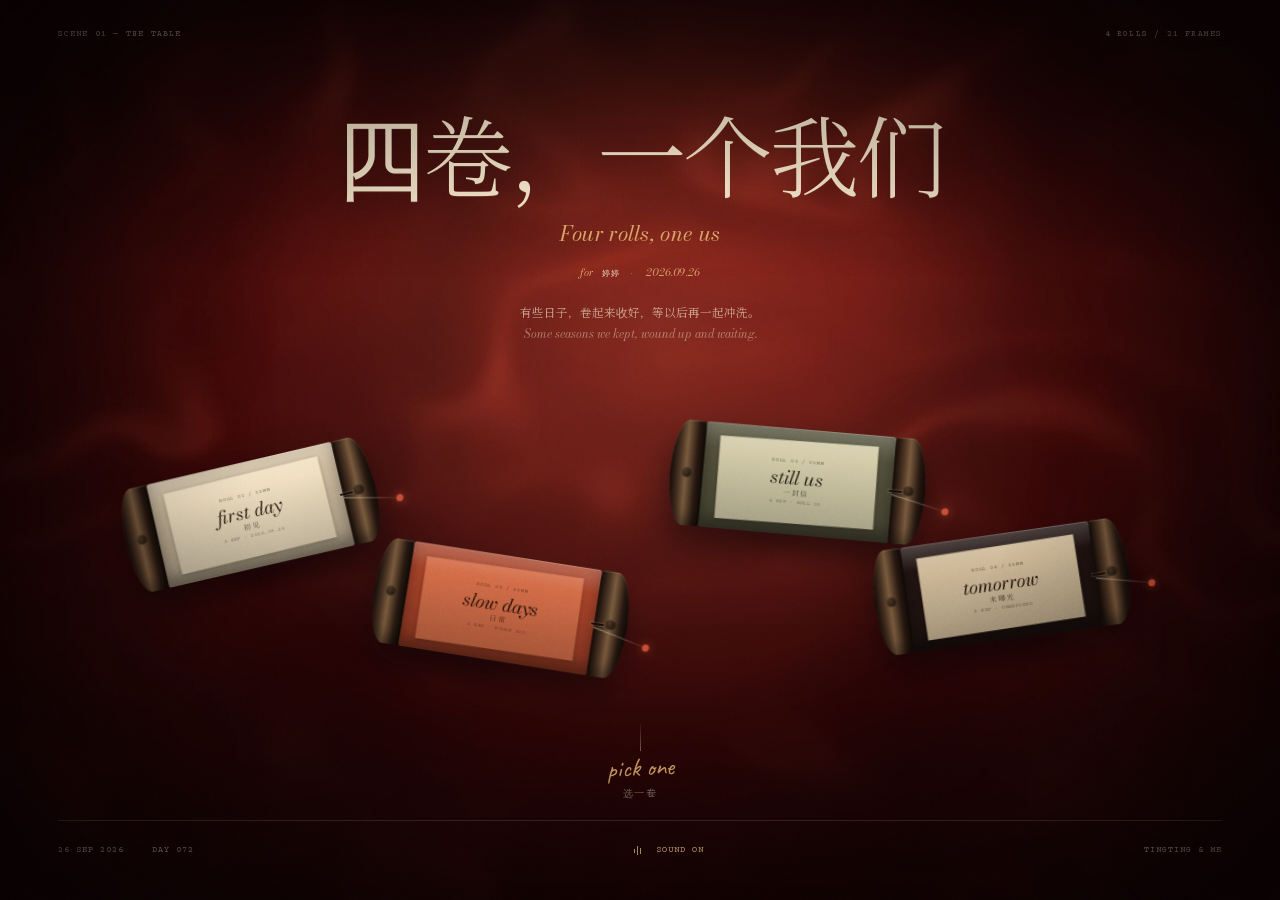
==== index.html @ 11197ab1 "Four Rolls, One Us — first public build" ====
<!doctype html>
<html lang="zh-CN">
<head>
<meta charset="utf-8">
<meta name="robots" content="noindex,nofollow">
  <meta name="viewport" content="width=device-width, initial-scale=1, viewport-fit=cover">
<title>四卷，一个我们｜给婷婷</title>
<meta name="description" content="给婷婷的四卷胶片：初见、日常、一封信、未曝光。拉出胶片，点一格冲洗。">
  <meta property="og:type" content="website">
  <meta property="og:locale" content="zh_CN">
  <meta property="og:title" content="四卷，一个我们｜给婷婷">
  <meta property="og:description" content="挑一卷胶片，把它拉出来。点一格，冲洗一个属于我们的瞬间。">
  <meta property="og:url" content="https://xb1823746124-stack.github.io/four-rolls-one-us/">
  <meta property="og:image" content="https://xb1823746124-stack.github.io/four-rolls-one-us/assets/og.jpg">
  <meta name="twitter:card" content="summary_large_image">
<meta name="theme-color" content="#2a0709">
<meta name="color-scheme" content="dark">
<link rel="icon" href="data:image/svg+xml,%3Csvg xmlns='http://www.w3.org/2000/svg' viewBox='0 0 64 64'%3E%3Crect width='64' height='64' rx='10' fill='%232a0709'/%3E%3Crect x='8' y='19' width='48' height='26' rx='4' fill='%23e7d2ac'/%3E%3Ccircle cx='17' cy='32' r='5' fill='%232a0709'/%3E%3Ccircle cx='47' cy='32' r='5' fill='%232a0709'/%3E%3Crect x='24' y='27' width='16' height='3' fill='%232a0709'/%3E%3Crect x='24' y='34' width='11' height='3' fill='%232a0709'/%3E%3C/svg%3E">
<link rel="preload" href="assets/velvet.webp" as="image" type="image/webp">
<link rel="preload" href="assets/images/hero.webp" as="image" type="image/webp">
<link rel="stylesheet" href="four-rolls.css">
</head>
<body>
<a class="skip-link" href="#tableTitle">跳到内容</a>
<div class="grain" aria-hidden="true"></div>
<div class="dust" aria-hidden="true"></div>
<div class="vignette" aria-hidden="true"></div>

<main class="scene" id="scene">
  <header class="scene-top" aria-hidden="true">
    <span class="mono" id="sceneLabel">SCENE 01 — THE ROLLS</span>
    <span class="mono" id="sceneCount">4 ROLLS / 21 FRAMES</span>
  </header>

  <section class="table-view" id="tableView" aria-labelledby="tableTitle">
    <div class="table-head">
      <h1 class="table-title" id="tableTitle">四卷，<br>一个我们</h1>
      <p class="table-en">Four rolls, one us</p>
      <p class="table-for"><span>for</span> <b id="tableForName">婷婷</b> <i>·</i> <span id="tableSince">2026.09.26</span></p>
      <p class="table-sub">有些日子，卷起来收好，等以后再一起冲洗。<br><span>Some seasons we kept, wound up and waiting.</span></p>
    </div>

    <div class="canister-field" id="canisterField" role="group" aria-label="四卷胶片"></div>

    <div class="table-pick">
      <span class="pick-line" aria-hidden="true"></span>
      <span class="pick-hand" aria-hidden="true">pick one</span>
      <span class="pick-cn">选一卷</span>
    </div>

    <footer class="table-foot">
      <span class="foot-meta"><span class="mono" id="tableDate">26 SEP 2026</span><span class="mono" id="tableDays">DAY 038</span></span>
      <button class="sound-toggle" id="soundToggle" type="button" aria-pressed="true" aria-label="关闭环境声">
        <span class="sound-bars" aria-hidden="true"><i></i><i></i><i></i></span>
        <span id="soundLabel">SOUND ON</span>
      </button>
      <span class="mono">TINGTING &amp; ME</span>
    </footer>
  </section>

  <section class="roll-view" id="rollView" hidden aria-labelledby="rollTitle">
    <header class="roll-head">
      <button class="back-btn" id="backBtn" type="button"><span aria-hidden="true">←</span> back to the table <em>回到桌面</em></button>
      <h2 class="roll-title" id="rollTitle"><span class="mono" id="rollNo">ROLL 01</span><em id="rollName">first day</em></h2>
      <button class="sound-toggle roll-sound" id="rollSound" type="button" aria-pressed="true" aria-label="关闭环境声">
        <span class="sound-bars" aria-hidden="true"><i></i><i></i><i></i></span>
        <span id="rollSoundLabel">SOUND ON</span>
      </button>
    </header>

    <div class="roll-stage" id="rollStage">
      <div class="standing-canister" id="standingCanister" aria-hidden="true"></div>
      <div class="strip-area" id="stripArea" style="--open:0">
        <div class="strip-clip" id="stripClip">
          <div class="strip-scroll" id="stripScroll">
            <div class="film-strip" id="filmStrip"></div>
          </div>
        </div>
        <span class="strip-edge" aria-hidden="true"></span>
        <span class="strip-glint" aria-hidden="true"></span>
        <button class="pull-handle" id="pullHandle" type="button" aria-controls="stripClip" aria-expanded="false" aria-label="拉开这卷胶片">
          <span class="pull-tag">PULL</span>
          <span class="pull-bead" aria-hidden="true"></span>
        </button>
        <p class="strip-hint" id="stripHint">拖动拉索，把胶片拉出来 <span>drag to pull</span></p>
      </div>
    </div>

    <p class="roll-line" id="rollLine">where it started</p>
  </section>
</main>

<dialog class="photo-dialog" id="photoDialog" aria-label="照片查看器" aria-describedby="photoCaption photoCount">
  <button class="dialog-close" type="button" id="photoClose" aria-label="关闭">×</button>
  <div class="photo-shell">
    <div class="photo-film">
      <div class="photo-window"><img id="photoImage" src="assets/images/hero.webp" alt=""></div>
    </div>
    <p class="sr-only" id="photoLive" aria-live="polite"></p>
    <div class="photo-meta">
      <div><p class="mono" id="photoFrame">FRAME 001</p><p class="photo-caption" id="photoCaption"></p></div>
      <div class="photo-nav">
        <button type="button" id="photoPrev" aria-label="上一张">←</button>
        <span class="mono" id="photoCount">01 / 03</span>
        <button type="button" id="photoNext" aria-label="下一张">→</button>
      </div>
    </div>
  </div>
</dialog>

<dialog class="letter-dialog" id="letterDialog" aria-labelledby="letterHeading">
  <button class="dialog-close" type="button" id="letterClose" aria-label="关闭">×</button>
  <div class="letter-shell">
    <article class="letter-paper">
      <header class="letter-head">
        <span class="mono">TO: 婷婷</span>
        <span class="mono">ROLL 03 / STILL US</span>
        <span class="mono">FROM: 我</span>
      </header>
      <h2 id="letterHeading" class="letter-greeting">婷婷：</h2>
      <div class="letter-body" id="letterBody"></div>
      <p class="letter-sign">—— 我</p>
      <p class="letter-ps"><span class="mono">P.S.</span> 下一格，想拍你笑的样子。</p>
      <div class="letter-seal" aria-hidden="true"><span>第</span><strong id="letterDays">038</strong><span>天</span><i>SEALED</i></div>
    </article>
  </div>
</dialog>

<p class="toast" id="toast" role="status" aria-live="polite"></p>
<p class="sr-only" id="liveStatus" aria-live="polite"></p>
<noscript><div class="no-js">这四卷胶片需要 JavaScript 才能冲洗。</div></noscript>

<script src="data.js"></script>
<script src="four-rolls-data.js"></script>
<script src="four-rolls.js"></script>
</body>
</html>
---- four-rolls.css ----
/* ============================================================
   FOUR ROLLS, ONE US
   A velvet table, four film canisters, one strip at a time.
   ============================================================ */

@font-face{font-family:"Noto Serif SC";src:url("assets/fonts/NotoSerifSC-300.woff2") format("woff2");font-weight:300;font-style:normal;font-display:swap}
@font-face{font-family:"Noto Serif SC";src:url("assets/fonts/NotoSerifSC-400.woff2") format("woff2");font-weight:400;font-style:normal;font-display:swap}
@font-face{font-family:"Noto Serif SC";src:url("assets/fonts/NotoSerifSC-600.woff2") format("woff2");font-weight:600;font-style:normal;font-display:swap}
@font-face{font-family:"Bodoni Moda";src:url("assets/fonts/BodoniModa-400.woff2") format("woff2");font-weight:400;font-style:normal;font-display:swap}
@font-face{font-family:"Bodoni Moda";src:url("assets/fonts/BodoniModa-500.woff2") format("woff2");font-weight:500;font-style:normal;font-display:swap}
@font-face{font-family:"Bodoni Moda";src:url("assets/fonts/BodoniModa-400-italic.woff2") format("woff2");font-weight:400;font-style:italic;font-display:swap}
@font-face{font-family:"Courier Prime";src:url("assets/fonts/CourierPrime-400.woff2") format("woff2");font-weight:400;font-style:normal;font-display:swap}
@font-face{font-family:"Courier Prime";src:url("assets/fonts/CourierPrime-700.woff2") format("woff2");font-weight:700;font-style:normal;font-display:swap}
@font-face{font-family:"Caveat";src:url("assets/fonts/Caveat-400.woff2") format("woff2");font-weight:400;font-style:normal;font-display:swap}
@font-face{font-family:"Caveat";src:url("assets/fonts/Caveat-600.woff2") format("woff2");font-weight:600;font-style:normal;font-display:swap}
@font-face{font-family:"Zhi Mang Xing";src:url("assets/fonts/ZhiMangXing-400.woff2") format("woff2");font-weight:400;font-style:normal;font-display:swap}

:root{
  --velvet:#3b080c;
  --ink:#140607;
  --ink-2:#210a0b;
  --cream:#efe0c5;
  --cream-dim:#c9b393;
  --muted:#a58b72;
  --amber:#dca56a;
  --amber-bright:#f3c188;
  --red:#8a1c1d;
  --red-bright:#c94e35;
  --paper:#e7d2ac;
  --paper-2:#f0dfc0;
  --paper-ink:#2c1d12;
  --line:rgba(239,224,197,.18);
  --line-strong:rgba(239,224,197,.36);
  --serif:"Noto Serif SC","Songti SC","STSong",serif;
  --display:"Bodoni Moda","Didot","Bodoni 72","Times New Roman",serif;
  --mono:"Courier Prime","Courier New",monospace;
  --hand:"Caveat","Bradley Hand",cursive;
  --hand-cn:"Zhi Mang Xing","Kaiti SC","STKaiti",serif;
  --ease:cubic-bezier(.16,1,.3,1);
  --page-x:clamp(20px,4.5vw,70px);
  --sprocket-h:url("data:image/svg+xml,%3Csvg xmlns='http://www.w3.org/2000/svg' width='44' height='26'%3E%3Crect x='9' y='5' width='18' height='14' rx='3' fill='%23ddc7a4'/%3E%3C/svg%3E");
}

*,*::before,*::after{box-sizing:border-box}
html{background:#0c0304;color-scheme:dark;scrollbar-color:#5a2b24 #0c0304}
body{
  margin:0;overflow:hidden;background:#0c0304;color:var(--cream);
  font-family:var(--serif);font-weight:400;line-height:1.7;
  -webkit-font-smoothing:antialiased;text-rendering:optimizeLegibility;
}
::selection{background:var(--red-bright);color:var(--cream)}
::-webkit-scrollbar{width:8px;height:8px}
::-webkit-scrollbar-track{background:rgba(20,6,7,.35)}
::-webkit-scrollbar-thumb{background:rgba(220,165,106,.35);border:2px solid transparent;background-clip:content-box;border-radius:8px}
:focus-visible{outline:2px solid var(--amber-bright);outline-offset:4px}
.paper :focus-visible,.letter-paper :focus-visible,.film-frame--text :focus-visible{outline-color:var(--red)}
img{display:block;max-width:100%}
button,input{font:inherit}
button{color:inherit}
a{color:inherit}
p{margin:0}
figure,blockquote,dl,dd{margin:0}
h1,h2,h3{margin:0;font-weight:300}
h1,h2,h3,p,figure,blockquote{text-wrap:balance}
p{text-wrap:pretty}
.sr-only{position:absolute!important;width:1px;height:1px;padding:0;margin:-1px;overflow:hidden;clip:rect(0,0,0,0);white-space:nowrap;border:0}
.mono{font-family:var(--mono);font-size:.55rem;letter-spacing:.14em;text-transform:uppercase;font-weight:400}
.skip-link{position:fixed;left:18px;top:14px;z-index:100;transform:translateY(-160%);background:var(--cream);color:var(--ink);padding:10px 15px;font-family:var(--mono);font-size:.72rem;text-decoration:none;transition:transform .25s}
.skip-link:focus{transform:none}

/* ---------- scene / velvet ---------- */
.scene{
  position:relative;width:100%;height:100svh;min-height:560px;overflow:hidden;
  background:url("assets/velvet.webp") center/cover no-repeat #2a070a;
  isolation:isolate;
}
.scene::before{
  content:"";position:absolute;inset:0;z-index:0;pointer-events:none;
  background:
    radial-gradient(ellipse at 51% 37%,rgba(255,177,122,.15),rgba(255,177,122,0) 48%),
    linear-gradient(104deg,rgba(14,2,4,0) 24%,rgba(14,2,4,.26) 34%,rgba(14,2,4,0) 45%,rgba(14,2,4,0) 62%,rgba(14,2,4,.2) 72%,rgba(14,2,4,0) 82%),
    linear-gradient(180deg,rgba(8,2,3,.52),rgba(8,2,3,.04) 30%,rgba(8,2,3,.48) 100%);
}
.scene::after{
  content:"";position:absolute;inset:0;z-index:40;pointer-events:none;
  box-shadow:inset 0 0 18vw rgba(10,2,4,.58);
}
.grain,.dust,.vignette{position:fixed;inset:0;pointer-events:none}
.grain{z-index:60;background:url("assets/grain.png") center/512px;opacity:.12;mix-blend-mode:overlay;animation:grain-shift 1.4s steps(3) infinite}
.dust{z-index:61;background:url("assets/dust.png") center/cover;opacity:.16;mix-blend-mode:soft-light}
.vignette{z-index:59;background:radial-gradient(ellipse at center,transparent 43%,rgba(7,2,3,.42) 100%)}
@keyframes grain-shift{
  0%{background-position:0 0}
  33%{background-position:11px -7px}
  66%{background-position:-8px 9px}
  100%{background-position:0 0}
}

/* ---------- top scene labels ---------- */
.scene-top{
  position:absolute;z-index:30;top:clamp(16px,2.8vw,28px);left:var(--page-x);right:var(--page-x);
  display:flex;justify-content:space-between;gap:20px;
  color:rgba(239,224,197,.55);pointer-events:none;
}
.scene-top .mono{font-size:.5rem;letter-spacing:.15em}

/* ---------- table view ---------- */
.table-view{
  position:absolute;inset:0;z-index:5;
  display:flex;flex-direction:column;
  padding:clamp(56px,8vh,76px) var(--page-x) clamp(18px,3.5vh,34px);
  transition:opacity .55s var(--ease),transform .65s var(--ease),filter .55s ease;
}
.table-view.is-leaving{opacity:0;transform:scale(.985);filter:blur(7px);pointer-events:none}
.table-head{text-align:center;position:relative;z-index:4;margin-top:clamp(14px,4vh,42px);animation:rise-in 1.25s var(--ease) both}
@keyframes rise-in{from{opacity:0;transform:translateY(18px);filter:blur(6px)}to{opacity:1;transform:none;filter:none}}
.table-title{
  font-family:var(--serif);font-weight:300;
  font-size:clamp(3.2rem,7vw,7.3rem);line-height:1;
  letter-spacing:-.035em;color:var(--cream);
  text-shadow:0 9px 34px rgba(13,2,3,.35),0 1px 0 rgba(255,230,195,.08);
}
.table-title br{display:none}
.table-en{
  margin-top:clamp(12px,2vh,20px);
  font-family:var(--display);font-style:italic;
  font-size:clamp(1rem,1.65vw,1.42rem);color:var(--amber);
  letter-spacing:.015em;
}
.table-for{
  margin-top:clamp(9px,1.4vh,14px);font-family:var(--mono);
  font-size:clamp(.52rem,.6vw,.6rem);letter-spacing:.13em;text-transform:uppercase;
  color:rgba(239,224,197,.62);
}
.table-for span{font-family:var(--display);font-style:italic;font-size:1.25em;text-transform:none;letter-spacing:.02em;margin:0 2px;color:var(--amber)}
.table-for b{font-weight:400;color:var(--cream);letter-spacing:.14em}
.table-for i{font-style:normal;color:rgba(239,224,197,.28);margin:0 3px}
.table-sub{
  margin-top:clamp(12px,2.2vh,20px);
  font-size:clamp(.72rem,.85vw,.82rem);line-height:1.9;
  color:rgba(239,224,197,.66);
}
.table-sub span{font-family:var(--display);font-style:italic;font-size:1.02em;color:rgba(239,224,197,.48)}

/* canisters */
.canister-field{position:relative;flex:1;min-height:clamp(200px,34vh,370px);margin-top:clamp(4px,2vh,20px)}
.canister{
  --rot:0deg;
  position:absolute;left:var(--x);top:var(--y);
  width:clamp(174px,20vw,288px);padding:0;border:0;background:transparent;
  transform:translate(-50%,-50%) rotate(var(--rot));
  cursor:pointer;z-index:2;text-align:left;
  transition:transform .6s var(--ease),filter .5s ease;
  animation:can-in 1.05s var(--ease) both;
  animation-delay:calc(.22s + var(--i,0) * .09s);
}
@keyframes can-in{from{opacity:0;filter:blur(4px)}to{opacity:1;filter:none}}
.canister::after{
  content:"";position:absolute;z-index:-1;left:10%;right:10%;bottom:-13%;height:22%;
  background:radial-gradient(ellipse,rgba(8,1,2,.58),rgba(8,1,2,0) 70%);
  filter:blur(9px);pointer-events:none;
}
.canister:hover,.canister:focus-visible{z-index:6}
.canister:hover .canister-object,.canister:focus-visible .canister-object{
  transform:translateY(-9px) rotate(-1deg) scale(1.025) perspective(900px) rotateX(2deg) rotateY(-2deg);
  filter:drop-shadow(0 30px 24px rgba(12,2,4,.5));
}
.canister-object{
  position:relative;display:flex;align-items:stretch;width:100%;
  height:clamp(70px,8.3vw,116px);
  filter:drop-shadow(0 18px 14px rgba(12,2,4,.44));
  transform:perspective(900px) rotateX(2deg) rotateY(-2deg);
  transition:transform .6s var(--ease),filter .6s ease;
}
.can-cap{
  flex:0 0 13%;width:13%;position:relative;z-index:2;
  background:linear-gradient(90deg,#170d08 0%,#4c3524 28%,#7a5b3e 47%,#2a1b12 78%,#110a06 100%);
  box-shadow:inset 0 1px 0 rgba(255,225,185,.18),inset 0 -7px 12px rgba(0,0,0,.35);
}
.can-cap-l{border-radius:50% 5% 5% 50% / 50% 8% 8% 50%}
.can-cap-r{border-radius:5% 50% 50% 5% / 8% 50% 50% 8%}
.can-cap::after{content:"";position:absolute;left:50%;top:50%;width:31%;aspect-ratio:1;transform:translate(-50%,-50%);border-radius:50%;background:radial-gradient(circle at 34% 30%,#3d2a1b,#0c0704 70%);box-shadow:inset 0 0 0 1px rgba(255,225,185,.12);opacity:.7}
.can-body{
  position:relative;flex:1;overflow:hidden;border-radius:3px;
  background:var(--can-body);
  box-shadow:inset 0 1px 0 rgba(255,235,210,.2),inset 0 -9px 14px rgba(0,0,0,.34);
}
.can-body::before{
  content:"";position:absolute;inset:0;z-index:2;pointer-events:none;
  background:linear-gradient(180deg,rgba(255,255,255,.2),rgba(255,255,255,0) 24%,rgba(0,0,0,.24));
}
.can-body::after{
  content:"";position:absolute;inset:0;z-index:3;pointer-events:none;
  background:url("assets/grain.png") center/300px;opacity:.1;mix-blend-mode:overlay;
}
.can-label{
  position:absolute;z-index:1;left:8%;right:8%;top:11%;bottom:11%;
  background:var(--can-label);color:var(--can-ink);
  display:flex;flex-direction:column;align-items:center;justify-content:center;gap:1px;
  padding:3px 7px;transform:rotate(-.7deg);overflow:hidden;
  box-shadow:0 1px 4px rgba(0,0,0,.24);
}
.can-label-top{font-size:.32rem;letter-spacing:.14em;opacity:.58;text-transform:uppercase;font-family:var(--mono);white-space:nowrap}
.can-label-en{font-family:var(--display);font-style:italic;font-size:clamp(.88rem,1.45vw,1.32rem);line-height:1.1;white-space:nowrap}
.can-label-zh{font-family:var(--serif);font-size:clamp(.43rem,.55vw,.53rem);letter-spacing:.2em;opacity:.76;line-height:1.2}
.can-label-meta{font-size:.3rem;letter-spacing:.1em;text-transform:uppercase;font-family:var(--mono);opacity:.52;white-space:nowrap}
.can-slot{position:absolute;z-index:4;right:8.8%;top:50%;width:13px;height:2px;background:rgba(20,8,5,.9);box-shadow:0 0 0 1px rgba(255,230,195,.14)}
.can-cord{position:absolute;z-index:4;right:-9%;top:54%;width:22%;height:1px;background:linear-gradient(90deg,rgba(239,224,197,.58),rgba(239,224,197,.06));transform:rotate(13deg);transform-origin:left center}
.can-cord i{position:absolute;right:-3px;top:-3px;width:7px;height:7px;border-radius:50%;background:var(--red-bright);box-shadow:0 0 8px rgba(201,78,53,.7)}
.canister--cream{--can-body:#cdbb9e;--can-label:#f1e1c2;--can-ink:#302115}
.canister--orange{--can-body:#a84329;--can-label:#d46d48;--can-ink:#2e120a}
.canister--olive{--can-body:#54523c;--can-label:#d5cdaa;--can-ink:#282619}
.canister--black{--can-body:#211412;--can-label:#d0bb99;--can-ink:#21120d}

/* table pick + footer */
.table-pick{
  position:relative;z-index:4;display:flex;flex-direction:column;align-items:center;gap:3px;
  padding:0 0 clamp(10px,2vh,18px);
}
.pick-line{width:1px;height:clamp(18px,3vh,32px);background:linear-gradient(to bottom,rgba(239,224,197,.05),rgba(239,224,197,.4))}
.pick-hand{font-family:var(--hand);font-size:clamp(1.2rem,2vw,1.65rem);color:var(--amber);transform:rotate(-3deg);line-height:1.1}
.pick-cn{font-family:var(--serif);font-size:.62rem;letter-spacing:.16em;color:rgba(239,224,197,.5)}
.table-foot{
  display:flex;align-items:center;justify-content:space-between;gap:18px;flex-wrap:wrap;
  border-top:1px solid var(--line);padding-top:12px;color:rgba(239,224,197,.48);
}
.foot-meta{display:flex;gap:clamp(12px,2.5vw,28px)}
.table-foot .mono{font-size:.53rem;letter-spacing:.12em;color:rgba(239,224,197,.58)}
.sound-toggle{
  display:inline-flex;align-items:center;gap:8px;min-height:36px;padding:6px 2px;
  border:0;background:none;color:var(--cream-dim);cursor:pointer;
  font-family:var(--mono);font-size:.54rem;letter-spacing:.12em;
}
.sound-toggle::after{content:"";position:absolute;left:0;right:0;bottom:5px;height:1px;background:currentColor;transform:scaleX(0);transform-origin:left;transition:transform .35s var(--ease)}
.sound-toggle{position:relative}
.sound-toggle:hover::after,.sound-toggle:focus-visible::after{transform:scaleX(1)}
.sound-bars{display:flex;align-items:center;gap:2px;width:14px;height:11px}
.sound-bars i{display:block;width:1px;height:4px;background:currentColor;transition:background .3s}
.sound-bars i:nth-child(2){height:9px}
.sound-bars i:nth-child(3){height:6px}
.sound-toggle[aria-pressed="true"]{color:var(--amber-bright)}
.sound-toggle[aria-pressed="true"] .sound-bars i{animation:eq 1.1s ease-in-out infinite alternate}
.sound-toggle[aria-pressed="true"] .sound-bars i:nth-child(2){animation-delay:-.4s}
.sound-toggle[aria-pressed="true"] .sound-bars i:nth-child(3){animation-delay:-.7s}
.roll-sound{justify-self:end;min-height:36px;font-size:.5rem;color:rgba(239,224,197,.55)}
.roll-sound:hover{color:var(--cream)}
@keyframes eq{from{transform:scaleY(.4)}to{transform:scaleY(1)}}

/* ---------- selected roll view ---------- */
.roll-view{
  position:absolute;inset:0;z-index:10;
  display:flex;flex-direction:column;
  padding:clamp(58px,8vh,82px) var(--page-x) clamp(16px,3vh,28px);
  opacity:0;transform:translateY(14px);
  transition:opacity .55s var(--ease),transform .7s var(--ease);
}
.roll-view.is-ready{opacity:1;transform:none}
.roll-view.is-ready .standing-body{animation:canister-rise .92s var(--ease) both}
.roll-view.is-ready .strip-area{animation:strip-emerge .8s var(--ease) both}
@keyframes canister-rise{0%{opacity:0;transform:translateY(24px) scale(.965)}58%{opacity:1;transform:translateY(-4px) scale(1.005)}100%{opacity:1;transform:none}}
@keyframes strip-emerge{0%{opacity:0;transform:translateX(-16px)}100%{opacity:1;transform:none}}
.roll-view[hidden]{display:none!important}
.roll-head{
  display:grid;grid-template-columns:1fr auto 1fr;align-items:center;gap:18px;
  min-height:46px;position:relative;z-index:8;
}
.back-btn{
  justify-self:start;display:inline-flex;align-items:center;gap:8px;
  min-height:44px;padding:6px 2px;border:0;background:none;cursor:pointer;
  font-family:var(--mono);font-size:.58rem;letter-spacing:.1em;text-transform:uppercase;
  color:var(--cream-dim);white-space:nowrap;
}
.back-btn span{font-size:1rem;line-height:1;transition:transform .35s var(--ease)}
.back-btn em{font-style:normal;font-family:var(--serif);font-size:.64rem;letter-spacing:.1em;color:rgba(239,224,197,.42);margin-left:5px}
.back-btn:hover{color:var(--cream)}
.back-btn:hover span{transform:translateX(-4px)}
.roll-title{text-align:center;display:flex;flex-direction:column;align-items:center;gap:5px}
.roll-title .mono{font-size:.46rem;color:rgba(239,224,197,.48)}
.roll-title em{
  font-family:var(--display);font-style:italic;
  font-size:clamp(1.3rem,2.4vw,2rem);line-height:1;color:var(--cream);
}
.rollCount,.roll-head > .mono:last-child{justify-self:end;text-align:right;font-size:.5rem;color:rgba(239,224,197,.55)}
.roll-stage{
  position:relative;flex:1;min-height:0;
  display:flex;align-items:center;justify-content:center;
  padding:clamp(16px,4vh,44px) 0 clamp(42px,6vh,60px);
}

/* standing canister */
.standing-canister{
  position:relative;z-index:5;flex:0 0 clamp(104px,12.6vw,158px);
  width:clamp(104px,12.6vw,158px);height:clamp(228px,41vh,345px);
  margin-left:1%;transform:rotate(-2.2deg);
  filter:drop-shadow(20px 28px 24px rgba(12,2,4,.5));
  transition:transform .7s var(--ease);
}
.roll-view:hover .standing-canister{transform:rotate(-2.2deg) translateY(-3px)}
.standing-body{position:relative;width:100%;height:100%;border-radius:17px;background:var(--can-body);box-shadow:inset 0 0 0 1px rgba(255,235,210,.12),inset -12px 0 18px rgba(0,0,0,.22),inset 12px 0 16px rgba(255,255,255,.06)}
.standing-body::before,.standing-body::after{
  content:"";position:absolute;left:-2%;right:-2%;height:7.5%;z-index:3;
  background:linear-gradient(180deg,#120b07,#5c412d 45%,#2a1a10);
  box-shadow:inset 0 1px 0 rgba(255,230,195,.2),0 3px 8px rgba(0,0,0,.3);
}
.standing-body::before{top:-3.2%;border-radius:50% 50% 8% 8% / 70% 70% 20% 20%}
.standing-body::after{bottom:-3.2%;border-radius:8% 8% 50% 50% / 20% 20% 70% 70%}
.stand-label{
  position:absolute;z-index:2;left:10%;right:10%;top:10%;bottom:14%;
  background:var(--can-label);color:var(--can-ink);
  padding:9% 8%;display:flex;flex-direction:column;align-items:center;justify-content:flex-start;
  text-align:center;box-shadow:0 1px 0 rgba(255,255,255,.28) inset,0 2px 8px rgba(0,0,0,.16);
}
.stand-label .mono{font-size:.36rem;opacity:.56;letter-spacing:.1em}
.stand-name{
  font-family:var(--display);font-style:italic;
  font-size:clamp(1.05rem,1.65vw,1.45rem);line-height:1.05;margin-top:10px;
  white-space:nowrap;
}
.stand-zh{font-family:var(--serif);font-size:clamp(.55rem,.72vw,.68rem);letter-spacing:.2em;opacity:.75;margin-top:6px}
.stand-line{
  margin-top:auto;font-family:var(--display);font-style:italic;
  font-size:clamp(.58rem,.8vw,.78rem);line-height:1.35;opacity:.56;max-width:9ch;
}
.stand-meta{font-family:var(--mono);font-size:.3rem;letter-spacing:.1em;opacity:.46;margin-top:8px}
.stand-slot{position:absolute;z-index:4;right:-2.5%;top:47%;width:9px;height:2px;background:#170d08;box-shadow:0 0 0 1px rgba(255,230,195,.12)}

/* strip area */
.strip-area{
  position:relative;z-index:3;flex:0 0 auto;min-width:0;
  width:min(100%,var(--strip-w,100%));
  height:clamp(250px,43vh,370px);
  margin-left:0;padding-bottom:0;
}
.strip-clip{
  position:relative;height:100%;
  width:100%;
  overflow:hidden;
  border-radius:0 2px 2px 0;
  clip-path:inset(0 calc((1 - var(--open)) * (100% - 58px)) 0 0);
}
.strip-area.is-dragging .strip-clip,.strip-area.is-unrolling .strip-clip{will-change:clip-path}
.strip-scroll{
  width:100%;height:100%;overflow:hidden;
  scrollbar-width:thin;scrollbar-color:rgba(239,224,197,.35) transparent;
  touch-action:pan-y;overscroll-behavior-x:contain;
}
.strip-area.is-open .strip-scroll{overflow-x:auto;overflow-y:hidden;cursor:grab}
.strip-area.is-scrolling .strip-scroll{cursor:grabbing}
.strip-area.is-open .strip-scroll::-webkit-scrollbar{height:6px}
.strip-area.is-open .strip-scroll::-webkit-scrollbar-thumb{background:rgba(239,224,197,.3);border-radius:6px}
.strip-edge{
  position:absolute;z-index:6;top:0;bottom:0;left:58px;width:28px;
  pointer-events:none;
  transform:translateX(calc(var(--open) * (var(--strip-px,0px) - 58px)));
  opacity:calc(var(--open) * .92);
  background:linear-gradient(90deg,rgba(4,1,2,.52),rgba(4,1,2,0));
  mix-blend-mode:multiply;
}
.strip-glint{
  position:absolute;inset:0;z-index:7;pointer-events:none;opacity:0;
  background:linear-gradient(106deg,transparent 32%,rgba(255,223,174,.2) 48%,rgba(255,223,174,0) 64%);
  transform:translateX(-65%);
  mix-blend-mode:screen;
}
.strip-area.is-settling .strip-glint{animation:strip-glint 980ms var(--ease)}
.strip-area.is-settling .film-strip{animation:strip-settle 760ms var(--ease)}
@keyframes strip-glint{0%{opacity:0;transform:translateX(-70%)}22%{opacity:.9}100%{opacity:0;transform:translateX(70%)}}
@keyframes strip-settle{0%{transform:translateY(5px);filter:brightness(1.1)}55%{transform:translateY(-1px);filter:brightness(1.035)}100%{transform:none;filter:none}}
.film-strip{
  position:relative;width:max-content;height:100%;
  display:flex;align-items:stretch;gap:clamp(8px,1vw,14px);
  padding:30px 18px;background:
    linear-gradient(180deg,rgba(255,213,155,.04),rgba(255,213,155,0)),
    #25130b;
  box-shadow:0 20px 55px rgba(9,2,3,.4);
}
.film-strip::before,.film-strip::after{
  content:"";position:absolute;z-index:4;left:0;right:0;height:30px;
  background-image:var(--sprocket-h);background-size:44px 26px;background-repeat:repeat-x;
  opacity:.78;pointer-events:none;
}
.film-strip::before{top:0}
.film-strip::after{bottom:0}
.strip-leader{
  position:relative;flex:0 0 40px;width:40px;align-self:stretch;margin:-30px 0 -30px -18px;
  background:linear-gradient(180deg,#1a0f08,#0e0704);
  border-right:1px solid rgba(239,224,197,.12);
}
.strip-leader span{
  position:absolute;left:50%;top:50%;transform:translate(-50%,-50%) rotate(90deg);
  font-family:var(--mono);font-size:.34rem;letter-spacing:.22em;color:rgba(239,224,197,.27);
  white-space:nowrap;
}
.film-frame{
  position:relative;flex:0 0 auto;height:100%;
  -webkit-user-select:none;user-select:none;
  width:clamp(150px,16vw,216px);
  padding:0;border:0;background:transparent;color:var(--cream);
  text-align:left;display:flex;flex-direction:column;justify-content:center;
}
button.film-frame{cursor:pointer}
button.film-frame:active .frame-photo{transform:scale(.992)}
.frame-number{display:block;margin-bottom:6px;font-family:var(--mono);font-size:.45rem;letter-spacing:.13em;color:rgba(239,224,197,.55)}
.frame-photo{
  position:relative;display:block;width:100%;aspect-ratio:3/2;overflow:hidden;
  transition:transform .35s var(--ease);
  background:#140b07;border:1px solid rgba(239,224,197,.16);
  box-shadow:0 8px 16px rgba(8,2,3,.32);
}
.frame-photo img{
  width:100%;height:100%;object-fit:cover;
  -webkit-user-drag:none;user-select:none;
  filter:sepia(.18) saturate(.88) contrast(1.04) brightness(.88);
  transform:scale(1.01);transition:filter .8s ease,transform 1.2s var(--ease);
}
.frame-photo::after{
  content:"";position:absolute;inset:0;z-index:2;pointer-events:none;
  background:
    radial-gradient(circle at 75% 15%,rgba(255,196,128,.18),rgba(255,196,128,0) 55%),
    linear-gradient(180deg,rgba(14,7,4,.08),rgba(14,7,4,.27));
  mix-blend-mode:screen;transition:opacity .8s ease;
}
.film-frame:hover .frame-photo img,.film-frame:focus-visible .frame-photo img{filter:sepia(.1) saturate(.96) contrast(1.05) brightness(1);transform:scale(1.035)}
.film-frame:hover .frame-photo::after,.film-frame.is-developed .frame-photo::after{opacity:.28}
.frame-caption{
  display:block;margin-top:8px;max-width:25ch;
  font-family:var(--serif);font-size:clamp(.62rem,.72vw,.72rem);
  line-height:1.48;color:rgba(239,224,197,.74);
}
.frame-caption::after{content:"";display:block;width:1.1rem;height:1px;margin-top:7px;background:rgba(220,165,106,.45)}
.frame-count{
  position:absolute;right:9px;top:10px;z-index:3;
  font-family:var(--mono);font-size:.37rem;letter-spacing:.12em;color:rgba(239,224,197,.55);
}
/* text frame */
.film-frame--text{
  width:clamp(170px,18.5vw,250px);
  padding:clamp(12px,1.5vw,20px) clamp(12px,1.5vw,20px) clamp(10px,1.2vw,16px);
  justify-content:center;
  background:var(--paper);color:var(--paper-ink);
  box-shadow:0 8px 18px rgba(8,2,3,.3);
  transform:rotate(-.35deg);
}
.film-frame--text::before{
  content:"";position:absolute;inset:7px;border:1px solid rgba(60,38,20,.16);pointer-events:none;
}
.text-kicker{font-family:var(--mono);font-size:.45rem;letter-spacing:.12em;text-transform:uppercase;opacity:.58;margin-bottom:8px}
.text-title{font-family:var(--serif);font-weight:400;font-size:clamp(.95rem,1.25vw,1.2rem);line-height:1.5;letter-spacing:-.01em}
.text-body{margin-top:10px;font-size:clamp(.6rem,.7vw,.69rem);line-height:1.85;color:#5b4530;max-width:22ch}
.frame--letter{
  justify-content:space-between;
  background:var(--paper-2);color:var(--paper-ink);
  padding:clamp(13px,1.6vw,22px);
  box-shadow:0 8px 18px rgba(8,2,3,.3);
}
.frame--letter::before{content:"";position:absolute;inset:7px;border:1px solid rgba(60,38,20,.16);pointer-events:none}
.letter-frame-top{display:flex;justify-content:space-between;gap:8px;font-family:var(--mono);font-size:.4rem;letter-spacing:.1em;opacity:.55}
.letter-frame-title{font-family:var(--hand-cn);font-size:clamp(1.5rem,2.1vw,2rem);line-height:1.2;color:#3b2918;margin-top:auto}
.letter-frame-sub{font-family:var(--display);font-style:italic;font-size:.8rem;color:#7a5636;margin-top:6px}
.letter-frame-open{display:block;margin-top:auto;font-family:var(--mono);font-size:.42rem;letter-spacing:.13em;text-transform:uppercase;color:var(--red);border-bottom:1px solid rgba(138,28,29,.35);align-self:flex-start;padding-bottom:4px}
/* future frame */
.frame--future{
  justify-content:flex-start;
  background:linear-gradient(145deg,#3e2311,#170d08 60%,#4a2a13);
  box-shadow:inset 0 0 0 1px rgba(239,224,197,.1),0 8px 18px rgba(8,2,3,.26);
  padding:clamp(11px,1.4vw,16px);
  overflow:hidden;
}
.frame--future::before{
  content:"";position:absolute;inset:0;pointer-events:none;
  background:radial-gradient(circle at 18% 10%,rgba(243,193,136,.18),rgba(243,193,136,0) 48%),url("assets/grain.png") center/300px;
  opacity:.16;mix-blend-mode:soft-light;
}
.future-plan{position:relative;z-index:2;font-family:var(--serif);font-size:clamp(.85rem,1.05vw,.98rem);line-height:1.55;color:var(--cream);margin-top:clamp(14px,2.4vh,30px);max-width:12ch;text-align:left}
.future-code{position:relative;z-index:2;font-family:var(--mono);font-size:.4rem;letter-spacing:.12em;color:rgba(239,224,197,.45)}
.future-unexposed{position:absolute;right:9px;bottom:9px;writing-mode:vertical-rl;font-family:var(--mono);font-size:.35rem;letter-spacing:.12em;color:rgba(239,224,197,.27)}
.exposed-stamp{
  position:absolute;right:9px;bottom:9px;z-index:3;
  border:1px solid var(--red-bright);color:var(--amber-bright);
  font-family:var(--mono);font-size:.4rem;letter-spacing:.1em;
  padding:4px 6px;transform:rotate(-7deg) scale(.8);opacity:0;transition:opacity .4s,transform .5s var(--ease);
}
.frame--future.is-exposed{background:linear-gradient(145deg,#66331a,#28160c 60%,#80431e)}
.frame--future.is-exposed .future-unexposed{display:none}
.frame--future.is-exposed .exposed-stamp{opacity:1;transform:rotate(-7deg) scale(1)}

/* pull handle */
.pull-handle{
  position:absolute;z-index:9;top:50%;left:58px;
  transform:translate(calc(var(--open) * (var(--strip-px,0px) - 58px) - 50%),-50%);
  display:flex;flex-direction:column;align-items:center;gap:6px;
  width:44px;min-height:44px;padding:0;border:0;background:transparent;
  cursor:grab;touch-action:none;
}
.strip-area.is-dragging .pull-handle,.strip-area.is-unrolling .pull-handle{will-change:transform}
.pull-handle:active{cursor:grabbing}
.pull-tag{
  writing-mode:vertical-rl;background:var(--cream);color:var(--ink);
  font-family:var(--mono);font-size:.4rem;letter-spacing:.13em;
  padding:8px 4px;border:1px solid rgba(60,38,20,.22);
  box-shadow:0 5px 12px rgba(8,2,3,.34);
}
.pull-bead{width:11px;height:11px;border-radius:50%;background:var(--red-bright);box-shadow:0 0 0 3px rgba(201,78,53,.14),0 0 14px rgba(201,78,53,.55);animation:bead-pulse 2.8s ease-out infinite}
.strip-area.is-open .pull-bead{animation:none}
@keyframes bead-pulse{0%{box-shadow:0 0 0 3px rgba(201,78,53,.14),0 0 14px rgba(201,78,53,.4)}60%{box-shadow:0 0 0 9px rgba(201,78,53,0),0 0 18px rgba(201,78,53,.5)}100%{box-shadow:0 0 0 3px rgba(201,78,53,0),0 0 14px rgba(201,78,53,.3)}}
.strip-hint{
  position:absolute;left:50%;bottom:-32px;transform:translateX(-50%);
  white-space:nowrap;font-family:var(--mono);font-size:.58rem;
  letter-spacing:.08em;color:rgba(239,224,197,.66);
  transition:color .3s;
}
.strip-hint span{font-family:var(--display);font-style:italic;font-size:1.12em;text-transform:none;color:rgba(239,224,197,.35);margin-left:5px}
.roll-line{
  align-self:center;font-family:var(--display);font-style:italic;
  font-size:clamp(.76rem,.95vw,.94rem);color:rgba(239,224,197,.52);
  letter-spacing:.02em;
}

/* ---------- dialogs ---------- */
dialog{border:0;padding:0;background:transparent;color:var(--cream)}
dialog::backdrop{background:rgba(10,2,4,.86);backdrop-filter:blur(9px) brightness(.6)}
.photo-dialog[open] .photo-shell{animation:photo-in .46s var(--ease) both}
.letter-dialog[open] .letter-shell{animation:letter-in .52s var(--ease) both}
.photo-dialog[open] .photo-window img{animation:photo-develop .72s var(--ease) both}
@keyframes photo-in{from{opacity:0;transform:translateY(16px) scale(.985)}to{opacity:1;transform:none}}
@keyframes letter-in{from{opacity:0;transform:translateY(18px) rotate(-.4deg)}to{opacity:1;transform:none}}
@keyframes photo-develop{0%{opacity:.45;filter:brightness(1.3) sepia(.4) saturate(.7)}55%{opacity:1;filter:brightness(1.06) sepia(.24) saturate(.85)}100%{filter:sepia(.18) saturate(.88) contrast(1.04) brightness(.88)}}
.dialog-close{
  position:fixed;z-index:30;top:max(15px,env(safe-area-inset-top));right:max(15px,env(safe-area-inset-right));
  width:44px;height:44px;border:1px solid rgba(239,224,197,.3);background:rgba(15,4,5,.74);
  color:var(--cream);font-family:var(--mono);font-size:1.1rem;line-height:1;cursor:pointer;
}
.dialog-close:hover{background:var(--cream);color:var(--ink);border-color:var(--cream)}
.photo-dialog[open],.letter-dialog[open]{display:grid;place-items:center;width:100%;max-width:100vw;height:100%;max-height:100svh;padding:20px}
.photo-shell{width:min(1050px,92vw);max-height:calc(100svh - 40px);display:flex;flex-direction:column;gap:18px;overflow:auto;outline:none}
.photo-film{background:#211108;padding:30px 22px;box-shadow:0 30px 90px rgba(0,0,0,.55);position:relative}
.photo-film::before,.photo-film::after{content:"";position:absolute;left:0;right:0;height:30px;background-image:var(--sprocket-h);background-size:44px 26px;background-repeat:repeat-x;opacity:.75}
.photo-film::before{top:0}.photo-film::after{bottom:0}
.photo-window{position:relative;display:flex;justify-content:center;background:#140a06;max-height:62svh;overflow:hidden}
.photo-window img{max-width:100%;max-height:62svh;width:auto;height:auto;object-fit:contain;filter:sepia(.12) saturate(.92) contrast(1.03)}
.photo-meta{display:flex;justify-content:space-between;align-items:flex-end;gap:20px;flex-wrap:wrap;width:min(1000px,100%);margin:0 auto}
.photo-meta .mono{font-size:.46rem;color:var(--amber);letter-spacing:.12em}
.photo-caption{font-size:clamp(.85rem,1.25vw,1rem);line-height:1.7;color:var(--cream);margin-top:6px;max-width:55ch}
.photo-nav{display:flex;align-items:center;gap:10px}
.photo-nav button{width:44px;height:44px;border:1px solid var(--line-strong);background:none;color:var(--cream);cursor:pointer;font-family:var(--mono);transition:background .3s,color .3s}
.photo-nav button:hover{background:var(--cream);color:var(--ink)}
.photo-nav .mono{font-size:.48rem;color:rgba(239,224,197,.48);min-width:52px;text-align:center}
.letter-dialog[open]{display:grid;place-items:center}
.letter-shell{width:min(710px,92vw);max-height:calc(100svh - 30px);overflow:auto;padding:24px 0}
.letter-paper{position:relative;isolation:isolate;background:var(--paper-2);color:var(--paper-ink);padding:clamp(28px,5vw,64px);box-shadow:0 40px 100px rgba(0,0,0,.55)}
.letter-paper::after{content:"";position:absolute;inset:0;z-index:-1;pointer-events:none;background:url("assets/grain.png") center/512px;opacity:.12;mix-blend-mode:multiply}
.letter-paper::before{content:"";position:absolute;inset:0;z-index:2;pointer-events:none;box-shadow:inset 0 0 90px rgba(88,54,26,.14)}
.letter-head{display:flex;justify-content:space-between;gap:12px;flex-wrap:wrap;padding-bottom:14px;border-bottom:1px solid rgba(60,38,20,.3);color:#6a533a}
.letter-head .mono{font-size:.5rem;color:#6a533a;letter-spacing:.1em}
.letter-greeting{font-family:var(--serif);font-size:1.55rem;font-weight:400;margin:28px 0 18px;color:#2b1d12}
.letter-body p{font-size:clamp(.92rem,1.18vw,1.03rem);line-height:2.1;color:#3b2b1c;margin:0 0 1.1em}
.letter-sign{text-align:right;font-family:var(--hand-cn);font-size:1.8rem;color:#342417;margin-top:28px}
.letter-ps{margin-top:24px;padding-top:15px;border-top:1px solid rgba(60,38,20,.22);font-family:var(--hand-cn);font-size:1.1rem;color:#5d4630}
.letter-ps .mono{font-size:.48rem;color:var(--red);margin-right:5px}
.letter-seal{position:absolute;right:28px;bottom:24px;width:76px;height:76px;border:1.5px solid rgba(138,28,29,.6);border-radius:50%;display:grid;place-content:center;text-align:center;color:var(--red);transform:rotate(-8deg);font-family:var(--mono);font-size:.44rem;line-height:1.3;opacity:.72}
.letter-seal strong{display:block;font-family:var(--display);font-size:1.35rem;font-weight:500;line-height:1}
.letter-seal i{display:block;font-style:normal;font-size:.33rem;letter-spacing:.1em}
.toast{
  position:fixed;z-index:80;left:50%;bottom:24px;transform:translate(-50%,12px);
  background:var(--cream);color:var(--ink);padding:9px 14px;
  font-family:var(--mono);font-size:.6rem;letter-spacing:.03em;
  opacity:0;pointer-events:none;transition:opacity .3s,transform .4s var(--ease);
  max-width:calc(100vw - 28px);text-align:center;
}
.toast.is-visible{opacity:1;transform:translate(-50%,0)}
.no-js{position:fixed;inset:0;z-index:100;display:grid;place-items:center;background:var(--ink);color:var(--cream);padding:30px;text-align:center}

/* ---------- responsive ---------- */
@media(max-width:1100px){
  .canister{width:clamp(150px,18vw,220px)}
  .table-title{font-size:clamp(3rem,7.4vw,5.9rem)}
  .film-frame{width:clamp(145px,17vw,190px)}
  .film-frame--text{width:clamp(165px,19vw,220px)}
  .standing-canister{flex-basis:clamp(100px,13vw,138px);width:clamp(100px,13vw,138px)}
}
@media(max-width:760px){
  :root{--page-x:18px}
  .scene{min-height:680px}
  .scene-top{top:16px}
  .scene-top .mono{font-size:.42rem;letter-spacing:.1em}
  .table-view{padding-top:50px;padding-bottom:18px}
  .table-head{margin-top:clamp(20px,5vh,38px)}
  .table-title{font-size:clamp(2.65rem,12.5vw,4.2rem);line-height:1.06}
  .table-title br{display:block}
  .table-en{font-size:1.05rem;margin-top:10px}
  .table-sub{font-size:.72rem;line-height:1.75;max-width:28ch;margin:10px auto 0}
  .table-sub span{display:none}
  .canister-field{display:grid;grid-template-columns:1fr 1fr;gap:clamp(12px,4vw,24px) 6vw;align-items:center;padding:10px 2vw 0;min-height:0;flex:1}
  .canister{position:relative;left:auto;top:auto;width:100%;max-width:196px;transform:rotate(var(--rot)) scale(.96);justify-self:center;align-self:center}
  .canister-object{height:clamp(58px,16vw,78px)}
  .can-label-en{font-size:clamp(.78rem,3.4vw,1rem)}
  .table-pick{padding-bottom:10px}
  .pick-hand{font-size:1.3rem}
  .table-foot{gap:8px 14px;justify-content:space-between;padding-top:9px;text-align:left}
  .table-foot .mono{font-size:.5rem;letter-spacing:.08em}
  .foot-meta{gap:10px;width:auto;justify-content:flex-start;order:1}
  .sound-toggle{order:2;min-height:44px;font-size:.5rem}
  .table-foot > .mono:last-child{display:none}
  .roll-view{padding:56px 16px 16px}
  .roll-head{grid-template-columns:auto 1fr auto;gap:8px;min-height:44px}
  .back-btn{font-size:0;min-width:44px;justify-content:center;gap:6px;padding:0}
  .back-btn span{font-size:1.15rem}
  .back-btn em{display:none}
  .back-btn::after{content:"TABLE";font-family:var(--mono);font-size:.43rem;letter-spacing:.1em;color:rgba(239,224,197,.5)}
  .roll-title em{font-size:1.2rem}
  .roll-title .mono{font-size:.4rem}
  .roll-head > .mono:last-child{font-size:.4rem}
  .roll-stage{padding:10px 0 36px;align-items:center}
  .standing-canister{flex:0 0 82px;width:82px;height:190px;margin-left:0;margin-top:0;transform:rotate(-2.2deg)}
  .standing-body{border-radius:11px}
  .stand-label{padding:7% 5%}
  .stand-label .mono{font-size:.27rem}
  .stand-name{font-size:.82rem;white-space:normal;line-height:1.15;margin-top:7px}
  .stand-zh{font-size:.44rem;letter-spacing:.12em;margin-top:4px}
  .stand-line{font-size:.5rem;max-width:7ch}
  .stand-meta{font-size:.24rem;margin-top:5px}
  .strip-area{height:clamp(250px,38vh,320px);margin-left:-2px}
  .film-strip{padding:22px 10px;gap:9px}
  .strip-leader{margin:-22px 0 -22px -10px;flex-basis:48px;width:48px}
  .film-strip::before,.film-strip::after{height:22px;background-size:32px 22px}
  .film-frame{width:min(68vw,270px)}
  .film-frame--text{width:min(70vw,278px)}
  .frame-caption{font-size:.65rem;max-width:26ch}
  .frame-caption::after{margin-top:5px}
  .pull-tag{font-size:.36rem;padding:6px 3px}
  .pull-bead{width:10px;height:10px}
  .strip-hint{font-size:.56rem;bottom:-34px;white-space:normal;width:100%;text-align:center;color:rgba(239,224,197,.68)}
  .strip-hint span{display:block;margin-left:0;margin-top:2px}
  .roll-line{font-size:.58rem}
  .photo-dialog[open],.letter-dialog[open]{padding:14px}
  .photo-shell{width:calc(100vw - 28px);gap:14px}
  .photo-film{padding:26px 12px}
  .photo-film::before,.photo-film::after{height:26px;background-size:36px 26px}
  .photo-window{max-height:52svh}
  .photo-window img{max-height:52svh}
  .photo-caption{font-size:.86rem}
  .photo-meta{gap:12px}
  .letter-shell{width:calc(100vw - 28px);padding:20px 0}
  .letter-paper{padding:28px 22px 46px}
  .letter-head .mono{font-size:.42rem}
  .letter-head span:nth-child(2){display:none}
  .letter-greeting{font-size:1.3rem;margin-top:24px}
  .letter-body p{font-size:.9rem;line-height:2}
  .letter-seal{width:64px;height:64px;right:18px;bottom:18px}
  .letter-seal strong{font-size:1.1rem}
  .toast{bottom:14px;font-size:.54rem}
}
@media(max-width:420px){
  .table-title{font-size:12.5vw}
  .canister{max-width:170px}
  .canister-object{height:clamp(54px,16vw,68px)}
  .film-frame{width:74vw}
  .film-frame--text{width:74vw}
  .standing-canister{flex-basis:74px;width:74px;height:176px}
  .strip-area{height:clamp(250px,37vh,320px)}
  .table-sub{max-width:24ch}
}
@media(max-height:680px) and (min-width:761px){
  .table-head{margin-top:6px}
  .table-title{font-size:clamp(2.8rem,5.6vw,5rem)}
  .table-en{margin-top:8px}
  .table-sub{margin-top:8px}
  .canister-field{min-height:180px}
  .canister{width:clamp(140px,15vw,200px)}
  .roll-view{padding-top:52px;padding-bottom:12px}
  .roll-stage{padding-top:4px;padding-bottom:28px}
  .standing-canister{height:clamp(210px,39vh,270px)}
  .strip-area{height:clamp(220px,40vh,290px)}
  .roll-line{display:none}
}
@media(max-height:640px){
  body{overflow:auto}
  .scene{height:auto;min-height:100svh;overflow:visible}
  .table-view,.roll-view{position:relative;inset:auto;min-height:100svh}
  .table-view.is-leaving{position:absolute;inset:0;min-height:0}
  .roll-view[hidden]{display:none!important}
  .scene-top{position:absolute}
  .grain,.dust,.vignette{position:fixed}
}
@media(prefers-reduced-motion:reduce){
  .strip-area.is-settling .film-strip{animation:none}
  .strip-area.is-settling .strip-glint{display:none}
  .roll-view.is-ready .standing-body,.roll-view.is-ready .strip-area{animation:none}
  *,*::before,*::after{animation-duration:.001ms!important;animation-iteration-count:1!important;transition-duration:.001ms!important}
  .scene::before,.scene::after{transition:none}
  .grain{animation:none}
  .pull-bead{animation:none}
}
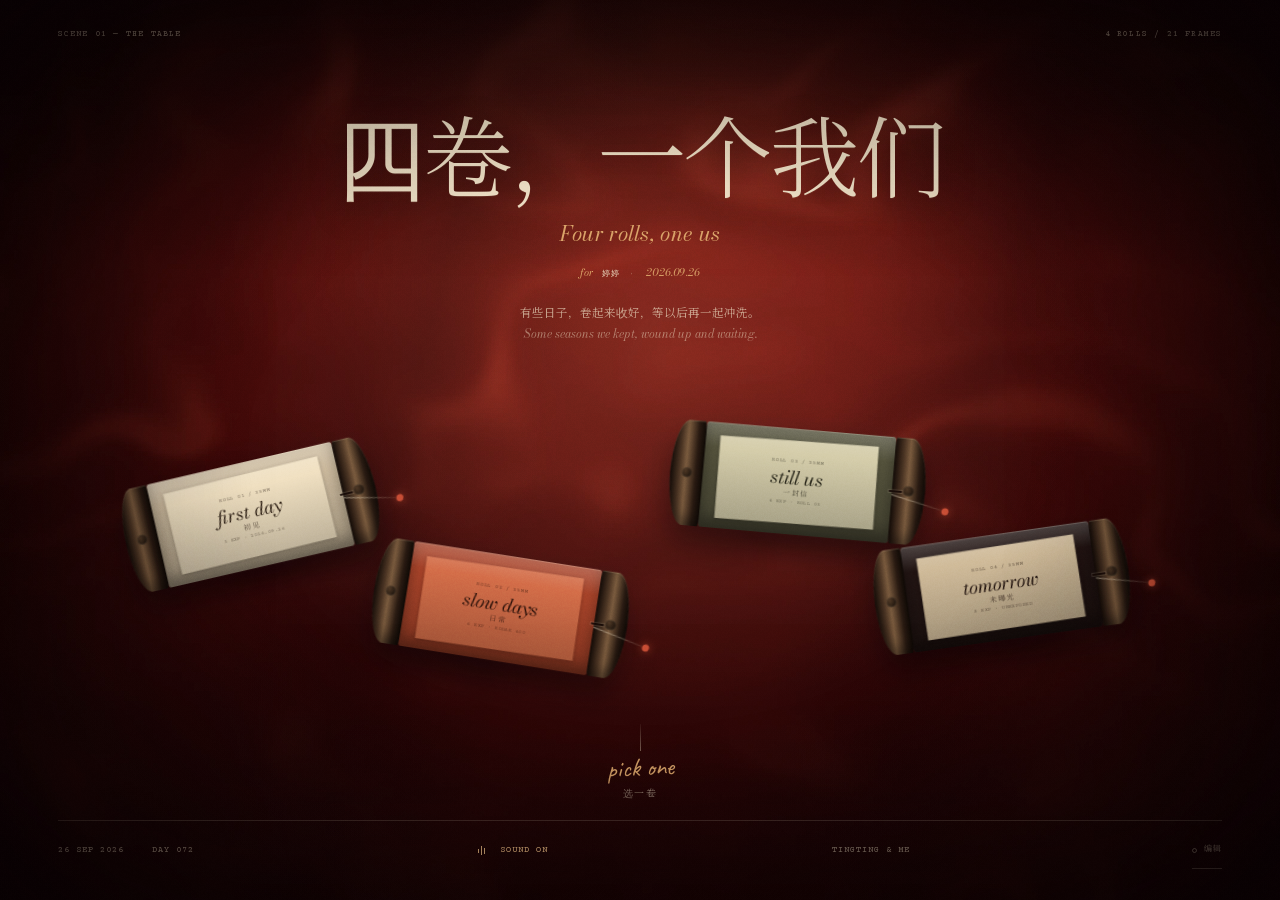
==== commit 3be3e079: "Add edit entrance and keep it connected" ====
--- a/index.html
+++ b/index.html
@@ -54,6 +54,7 @@
         <span class="sound-bars" aria-hidden="true"><i></i><i></i><i></i></span>
         <span id="soundLabel">SOUND ON</span>
       </button>
+      <a class="edit-link" id="editLink" href="editor.html" target="_blank" rel="noopener" title="编辑四卷">编辑</a>
       <span class="mono">TINGTING &amp; ME</span>
     </footer>
   </section>
@@ -113,9 +114,9 @@
   <div class="letter-shell">
     <article class="letter-paper">
       <header class="letter-head">
-        <span class="mono">TO: 婷婷</span>
+        <span class="mono" id="letterTo">TO: 婷婷</span>
         <span class="mono">ROLL 03 / STILL US</span>
-        <span class="mono">FROM: 我</span>
+        <span class="mono" id="letterFrom">FROM: 我</span>
       </header>
       <h2 id="letterHeading" class="letter-greeting">婷婷：</h2>
       <div class="letter-body" id="letterBody"></div>
@@ -132,6 +133,7 @@
 
 <script src="data.js"></script>
 <script src="four-rolls-data.js"></script>
+<script src="site-overrides.js"></script>
 <script src="four-rolls.js"></script>
 </body>
 </html>
--- a/four-rolls.css
+++ b/four-rolls.css
@@ -243,6 +243,18 @@
 .sound-toggle[aria-pressed="true"] .sound-bars i:nth-child(2){animation-delay:-.4s}
 .sound-toggle[aria-pressed="true"] .sound-bars i:nth-child(3){animation-delay:-.7s}
 .roll-sound{justify-self:end;min-height:36px;font-size:.5rem;color:rgba(239,224,197,.55)}
+.edit-link{
+  order:2;font-family:var(--mono);font-size:.5rem;letter-spacing:.12em;
+  color:rgba(239,224,197,.55);text-decoration:none;
+  border-bottom:1px solid rgba(239,224,197,.25);padding:8px 0;min-height:36px;
+  display:inline-flex;align-items:center;gap:7px;
+}
+.edit-link::before{content:"";width:5px;height:5px;border:1px solid currentColor;border-radius:50%;opacity:.7;transition:background .25s}
+.edit-link:hover::before{background:var(--amber)}
+.edit-link[hidden]{display:none!important}
+.edit-link:hover{color:var(--cream);border-color:var(--amber)}
+@media(max-width:760px){.edit-link{order:2;min-height:44px;font-size:.5rem}}
+
 .roll-sound:hover{color:var(--cream)}
 @keyframes eq{from{transform:scaleY(.4)}to{transform:scaleY(1)}}
 
